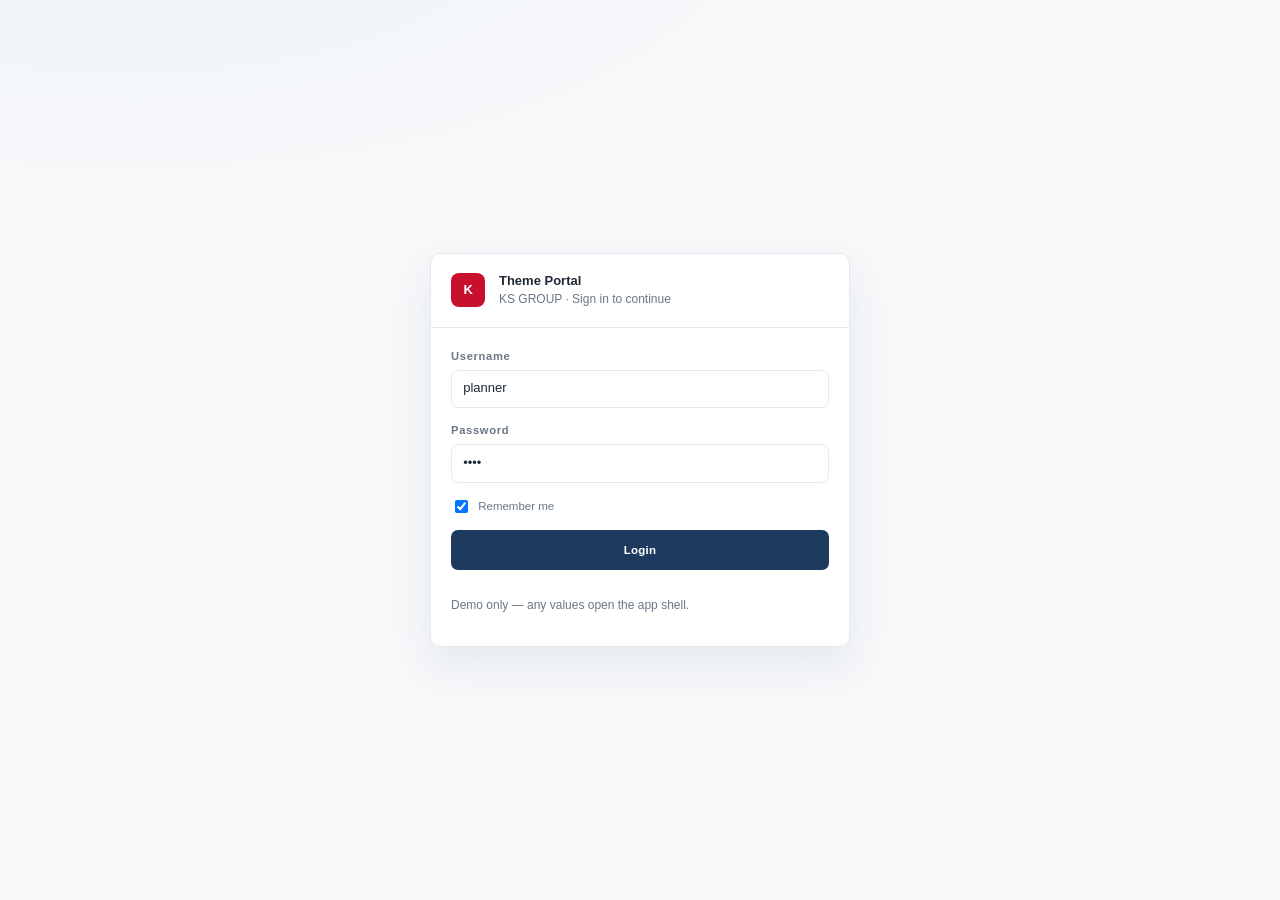
==== index.html @ c3ad59e5 "feat: add KARAM industrial theme portal template Publish a standalone HTML/CSS/JS shell with tokens," ====
<!doctype html>
<html lang="en">
<head>
  <meta charset="utf-8">
  <meta name="viewport" content="width=device-width, initial-scale=1">
  <title>KARAM Theme Portal — Login</title>
  <link rel="stylesheet" href="css/portal.css">
</head>
<body>
  <div class="login-page">
    <div class="login-card">
      <div class="login-card-head">
        <div class="app-sidebar-logo" aria-hidden="true">K</div>
        <div>
          <div class="app-topbar-title">Theme Portal</div>
          <div class="app-topbar-sub">KS GROUP · Sign in to continue</div>
        </div>
      </div>
      <form class="login-card-body" action="app.html" method="get">
        <div>
          <label class="form-label">Username</label>
          <input class="form-input" name="username" value="planner" autocomplete="username" required>
        </div>
        <div>
          <label class="form-label">Password</label>
          <input class="form-input" type="password" name="password" value="demo" autocomplete="current-password" required>
        </div>
        <label class="login-remember">
          <input type="checkbox" checked>
          <span>Remember me</span>
        </label>
        <button type="submit" class="login-submit">Login</button>
        <p class="form-note">Demo only — any values open the app shell.</p>
      </form>
    </div>
  </div>
</body>
</html>
---- css/portal.css ----
@import url("theme.css");

*,
*::before,
*::after {
  box-sizing: border-box;
}

html,
body {
  margin: 0;
  min-height: 100%;
}

body {
  font-family: var(--font);
  font-size: var(--text);
  color: var(--ink);
  background: var(--bg);
  line-height: 1.45;
}

a {
  color: var(--accent);
  text-decoration: none;
}

a:hover {
  color: var(--accent-deep);
}

button,
input,
select,
textarea {
  font: inherit;
}

:focus-visible {
  outline: 2px solid var(--accent);
  outline-offset: 2px;
}

.mono {
  font-family: var(--font-mono);
}

/* ——— Login ——— */
.login-page {
  min-height: 100vh;
  display: grid;
  place-items: center;
  padding: 1.5rem;
  background:
    radial-gradient(1200px 500px at 10% -10%, var(--accent-sft), transparent 55%),
    var(--bg);
}

.login-card {
  width: min(420px, 100%);
  background: var(--card);
  border: 1px solid var(--line);
  border-radius: var(--radius-lg);
  box-shadow: 0 18px 40px rgba(31, 58, 95, 0.08);
}

.login-card-head {
  display: flex;
  align-items: center;
  gap: 0.85rem;
  padding: 1.15rem 1.25rem;
  border-bottom: 1px solid var(--line);
}

.login-card-body {
  display: grid;
  gap: 0.9rem;
  padding: 1.25rem;
}

.login-remember {
  display: flex;
  align-items: center;
  gap: 0.45rem;
  color: var(--mut);
  font-size: var(--text-sm);
}

.login-submit,
.btn {
  display: inline-flex;
  align-items: center;
  justify-content: center;
  gap: 0.4rem;
  min-height: 2.15rem;
  padding: 0.45rem 0.9rem;
  border: 1px solid transparent;
  border-radius: var(--radius);
  background: var(--accent-deep);
  color: #fff;
  font-size: var(--text-sm);
  font-weight: 650;
  letter-spacing: 0.02em;
  cursor: pointer;
}

.login-submit {
  width: 100%;
  min-height: 2.5rem;
}

.btn:hover,
.login-submit:hover {
  background: var(--accent);
}

.btn.ghost {
  background: var(--card);
  color: var(--accent);
  border-color: var(--line);
}

.btn.ghost:hover {
  background: var(--accent-sft);
}

.btn.warn {
  background: var(--warn);
}

.btn.ok {
  background: var(--ok);
}

.btn.danger {
  background: var(--crit);
}

.btn:disabled {
  opacity: 0.55;
  cursor: not-allowed;
}

/* ——— Shell ——— */
.app-shell {
  min-height: 100vh;
}

.app-sidebar {
  position: fixed;
  inset: 0 auto 0 0;
  width: var(--sidebar-w);
  background: var(--card);
  border-right: 1px solid var(--line);
  display: flex;
  flex-direction: column;
  z-index: 30;
  transition: width 0.18s ease;
}

.app-sidebar-header {
  padding: 1rem 1rem 0.75rem;
}

.app-sidebar-brand {
  display: flex;
  align-items: center;
  gap: 0.7rem;
  min-width: 0;
}

.app-sidebar-logo {
  width: 2.15rem;
  height: 2.15rem;
  border-radius: 8px;
  background: var(--red);
  color: #fff;
  display: grid;
  place-items: center;
  font-weight: 800;
  flex: 0 0 auto;
}

.app-sidebar-brand-title {
  font-weight: 750;
  letter-spacing: 0.01em;
}

.app-sidebar-brand-subtitle,
.app-topbar-sub {
  color: var(--mut);
  font-size: var(--text-xs);
}

.app-sidebar-nav {
  flex: 1;
  overflow: auto;
  padding: 0.4rem 0.7rem 1rem;
}

.app-sidebar-section-label {
  margin: 0.85rem 0.55rem 0.35rem;
  color: var(--mut);
  font-size: 0.68rem;
  font-weight: 730;
  letter-spacing: 0.08em;
  text-transform: uppercase;
}

.app-sidebar-link,
.app-sidebar-logout {
  width: 100%;
  display: flex;
  align-items: center;
  gap: 0.7rem;
  padding: 0.55rem 0.65rem;
  border: 0;
  border-radius: var(--radius);
  background: transparent;
  color: var(--ink);
  text-align: left;
  cursor: pointer;
}

.app-sidebar-link:hover,
.app-sidebar-logout:hover {
  background: var(--accent-sft);
  color: var(--accent-deep);
}

.app-sidebar-link.active {
  background: var(--accent-sft);
  color: var(--accent-deep);
  font-weight: 650;
}

.app-sidebar-icon {
  width: 1.25rem;
  display: grid;
  place-items: center;
  color: var(--accent);
}

.app-sidebar-icon svg,
.app-sidebar-toggle svg,
.app-header-icon-btn svg {
  width: 18px;
  height: 18px;
  display: block;
}

.app-sidebar-link.is-active,
.app-sidebar-link.active {
  background: var(--accent-sft);
  color: var(--accent-deep);
  font-weight: 650;
}

.app-sidebar-footer {
  border-top: 1px solid var(--line);
  padding: 0.7rem;
}

.app-sidebar-toggle {
  width: 100%;
  display: inline-flex;
  align-items: center;
  justify-content: center;
  min-height: 2.15rem;
  border: 1px solid var(--line);
  border-radius: var(--radius);
  background: var(--card);
  color: var(--accent-deep);
  cursor: pointer;
}

.app-sidebar-backdrop {
  display: none;
}

.app-main {
  margin-left: var(--sidebar-w);
  min-height: 100vh;
  display: flex;
  flex-direction: column;
  transition: margin-left 0.18s ease;
}

.app-topbar {
  position: sticky;
  top: 0;
  z-index: 20;
  background: var(--card);
  border-bottom: 1px solid var(--line);
}

.app-topbar-inner {
  min-height: 3.5rem;
  padding: 0.85rem 1.25rem;
  display: flex;
  align-items: center;
  justify-content: space-between;
  gap: 0.75rem;
}

.app-sidebar-mobile-toggle {
  display: none;
  width: 2.35rem;
  height: 2.35rem;
  align-items: center;
  justify-content: center;
  border: 1px solid var(--line);
  border-radius: 10px;
  background: #fff;
  color: var(--ink);
  cursor: pointer;
}

.app-topbar-title {
  font-weight: 750;
}

.app-topbar-actions {
  display: flex;
  align-items: center;
  gap: 0.55rem;
}

.app-content {
  padding: 1.1rem 1.15rem 2rem;
  display: grid;
  gap: 1rem;
}

.app-shell.sidebar-collapsed .app-sidebar {
  width: var(--sidebar-collapsed-w);
}

.app-shell.sidebar-collapsed .app-main {
  margin-left: var(--sidebar-collapsed-w);
}

.app-shell.sidebar-collapsed .app-sidebar-brand-text,
.app-shell.sidebar-collapsed .app-sidebar-section-label,
.app-shell.sidebar-collapsed .app-sidebar-label {
  display: none;
}

.app-shell.sidebar-collapsed .app-sidebar-brand,
.app-shell.sidebar-collapsed .app-sidebar-header,
.app-shell.sidebar-collapsed .app-sidebar-footer {
  justify-content: center;
}

.app-shell.sidebar-collapsed .app-sidebar-link,
.app-shell.sidebar-collapsed .app-sidebar-logout {
  justify-content: center;
}

/* ——— Page chrome ——— */
.page-title {
  margin: 0;
  font-size: 1.15rem;
}

.page-lead {
  margin: 0.2rem 0 0;
  color: var(--mut);
}

.page-heading {
  display: flex;
  align-items: center;
  justify-content: space-between;
  gap: 1rem;
}

.page-breadcrumb {
  color: var(--mut);
  font-size: var(--text-sm);
}

.page-heading-actions {
  display: flex;
  gap: 0.5rem;
  flex-wrap: wrap;
}

/* ——— Cards / KPIs ——— */
.card,
.kpi,
.form-section,
.table-wrap {
  background: var(--card);
  border: 1px solid var(--line);
  border-radius: var(--radius-lg);
}

.kpi-grid {
  display: grid;
  grid-template-columns: repeat(4, minmax(0, 1fr));
  gap: 0.8rem;
}

.kpi {
  padding: 0.95rem 1rem;
  text-decoration: none;
  color: inherit;
}

.kpi:hover {
  border-color: var(--accent);
}

.kpi-label {
  color: var(--mut);
  font-size: 0.7rem;
  font-weight: 730;
  letter-spacing: 0.06em;
  text-transform: uppercase;
}

.kpi-value {
  margin-top: 0.35rem;
  font-size: 1.55rem;
  font-weight: 750;
}

.kpi.tot { background: var(--tot); }
.kpi.warn { background: var(--warn-sft); }
.kpi.ok { background: var(--ok-sft); }
.kpi.crit { background: var(--crit-sft); }

/* ——— Toolbar / table ——— */
.toolbar {
  display: flex;
  gap: 0.6rem;
  align-items: center;
  flex-wrap: wrap;
}

.toolbar .grow {
  flex: 1;
  min-width: 12rem;
}

.table-wrap {
  overflow: auto;
}

table.data {
  width: 100%;
  border-collapse: collapse;
}

table.data th,
table.data td {
  padding: 0.7rem 0.85rem;
  text-align: left;
  border-bottom: 1px solid var(--line);
  white-space: nowrap;
}

table.data th {
  background: var(--accent-deep);
  color: #fff;
  font-size: var(--text-xs);
  font-weight: 730;
  letter-spacing: 0.05em;
  text-transform: uppercase;
}

table.data tbody tr:hover {
  background: var(--accent-sft);
}

/* ——— Forms ——— */
.form-section-head {
  background: var(--accent-deep);
  color: #fff;
  padding: 0.65rem 1rem;
  border-radius: var(--radius-lg) var(--radius-lg) 0 0;
  font-size: var(--text-xs);
  font-weight: 730;
  letter-spacing: 0.08em;
  text-transform: uppercase;
}

.form-section-body {
  display: grid;
  grid-template-columns: repeat(2, minmax(0, 1fr));
  gap: 0.9rem 1rem;
  padding: 1rem;
  background: #fafbfc;
  border-radius: 0 0 var(--radius-lg) var(--radius-lg);
}

.form-span {
  grid-column: 1 / -1;
}

.form-label {
  display: block;
  margin-bottom: 0.35rem;
  color: var(--mut);
  font-size: 0.7rem;
  font-weight: 700;
  letter-spacing: 0.06em;
}

.form-label .req {
  color: var(--crit);
}

.form-input,
.form-select,
.form-textarea {
  width: 100%;
  min-height: 2.4rem;
  padding: 0.55rem 0.7rem;
  border: 1px solid var(--line);
  border-radius: var(--radius);
  background: var(--card);
  color: var(--ink);
}

.form-textarea {
  min-height: 6rem;
  resize: vertical;
}

.form-input:focus,
.form-select:focus,
.form-textarea:focus {
  outline: none;
  border-color: var(--accent);
  box-shadow: 0 0 0 3px var(--focus-ring);
}

.form-note {
  color: var(--mut);
  font-size: var(--text-xs);
}

.form-footer {
  display: flex;
  justify-content: flex-end;
  gap: 0.5rem;
}

/* ——— Tags ——— */
.tag {
  display: inline-flex;
  align-items: center;
  min-height: 1.45rem;
  padding: 0.1rem 0.5rem;
  border-radius: 999px;
  font-size: 0.7rem;
  font-weight: 700;
  letter-spacing: 0.03em;
}

.tag.pending_hod { background: var(--warn-sft); color: var(--warn); }
.tag.pending_approval { background: var(--accent-sft); color: var(--accent); }
.tag.closed,
.tag.resolved { background: var(--ok-sft); color: var(--ok); }
.tag.rejected { background: var(--crit-sft); color: var(--crit); }
.tag.draft,
.tag.low { background: #f1f3f5; color: var(--mut); }

.ribbon {
  padding: 0.7rem 0.9rem;
  border-radius: var(--radius);
  background: #fffbeb;
  color: #78350f;
  border-left: 4px solid #b45309;
}

/* ——— Detail ——— */
.detail-layout {
  display: grid;
  grid-template-columns: minmax(0, 1fr) 18rem;
  gap: 1rem;
}

.detail-dl {
  display: grid;
  grid-template-columns: repeat(2, minmax(0, 1fr));
  gap: 0.9rem 1.2rem;
  margin: 0;
  padding: 1rem;
  background: #fafbfc;
}

.detail-dl dt {
  color: var(--mut);
  font-size: 0.7rem;
  font-weight: 700;
  letter-spacing: 0.04em;
  margin-bottom: 0.2rem;
}

.detail-dl dd {
  margin: 0;
  min-height: 2.5rem;
  padding: 0.65rem 0.75rem;
  border: 1px solid var(--line);
  border-radius: var(--radius);
  background: #f1f5f9;
  font-weight: 600;
}

.history-item {
  padding: 0.75rem 0;
  border-bottom: 1px solid var(--line);
}

.history-item:last-child {
  border-bottom: 0;
}

.swatch-grid {
  display: grid;
  grid-template-columns: repeat(auto-fill, minmax(140px, 1fr));
  gap: 0.7rem;
}

.swatch {
  border: 1px solid var(--line);
  border-radius: var(--radius);
  overflow: hidden;
  background: var(--card);
}

.swatch-chip {
  height: 2.6rem;
}

.swatch-meta {
  padding: 0.5rem 0.6rem;
}

.swatch-meta strong {
  display: block;
  font-size: 0.75rem;
}

.swatch-meta span {
  color: var(--mut);
  font-size: 0.7rem;
}

.view { display: none; }
.view.active { display: grid; gap: 1rem; }

.app-toast-stack {
  position: fixed;
  right: 1rem;
  bottom: 1rem;
  display: grid;
  gap: 0.5rem;
  z-index: 50;
}

.app-toast {
  min-width: 16rem;
  padding: 0.7rem 0.85rem;
  border-radius: var(--radius);
  background: var(--accent-deep);
  color: #fff;
  box-shadow: 0 10px 24px rgba(31, 41, 51, 0.18);
}

.app-toast.ok { background: var(--ok); }
.app-toast.warn { background: var(--warn); }
.app-toast.crit { background: var(--crit); }

.app-header-menu { position: relative; }

.app-header-icon-btn,
.app-header-profile-btn {
  display: inline-flex;
  align-items: center;
  gap: 0.55rem;
  border: 1px solid var(--line);
  background: #fff;
  color: var(--ink);
  border-radius: 10px;
  cursor: pointer;
  position: relative;
}

.app-header-icon-btn {
  width: 2.35rem;
  height: 2.35rem;
  justify-content: center;
  padding: 0;
}

.app-header-profile-btn {
  padding: 0.2rem 0.55rem 0.2rem 0.2rem;
  max-width: 16rem;
}

.app-header-icon-btn:hover,
.app-header-profile-btn:hover,
.app-header-icon-btn[aria-expanded="true"],
.app-header-profile-btn[aria-expanded="true"] {
  border-color: var(--accent);
  background: var(--accent-sft);
}

.app-header-badge {
  position: absolute;
  top: -5px;
  right: -5px;
  min-width: 1.05rem;
  height: 1.05rem;
  padding: 0 4px;
  border-radius: 999px;
  background: var(--red);
  color: #fff;
  font-size: 0.62rem;
  font-weight: 700;
  line-height: 1.05rem;
  text-align: center;
}

.app-header-avatar {
  width: 1.9rem;
  height: 1.9rem;
  border-radius: 8px;
  background: var(--accent-deep);
  color: #fff;
  display: inline-flex;
  align-items: center;
  justify-content: center;
  font-size: 0.7rem;
  font-weight: 750;
  flex-shrink: 0;
}

.app-header-avatar-lg { width: 2.35rem; height: 2.35rem; font-size: 0.8rem; }

.app-header-profile-text {
  display: flex;
  flex-direction: column;
  align-items: flex-start;
  min-width: 0;
}

.app-header-profile-name {
  font-size: 0.78rem;
  font-weight: 700;
  color: var(--ink);
  max-width: 10rem;
  overflow: hidden;
  text-overflow: ellipsis;
  white-space: nowrap;
}

.app-header-profile-user {
  font-size: 0.68rem;
  color: var(--mut);
  max-width: 10rem;
  overflow: hidden;
  text-overflow: ellipsis;
  white-space: nowrap;
}

.app-header-panel {
  position: absolute;
  top: calc(100% + 8px);
  right: 0;
  width: 16.5rem;
  background: var(--card);
  border: 1px solid var(--line);
  border-radius: 12px;
  box-shadow: 0 14px 40px rgba(31, 58, 95, 0.16);
  z-index: 40;
  overflow: hidden;
}

.app-header-panel-wide { width: 22rem; max-width: calc(100vw - 2rem); }

.app-header-panel-head {
  display: flex;
  align-items: center;
  justify-content: space-between;
  gap: 0.75rem;
  padding: 0.75rem 0.9rem;
  border-bottom: 1px solid var(--line);
  background: #fafbfc;
}

.app-header-panel-title {
  font-size: 0.78rem;
  font-weight: 730;
  letter-spacing: 0.04em;
  text-transform: uppercase;
}

.app-header-panel-action {
  border: 0;
  background: none;
  color: var(--accent);
  font-size: 0.72rem;
  font-weight: 650;
  cursor: pointer;
  padding: 0;
}

.app-header-panel-body { max-height: 22rem; overflow-y: auto; }

.app-header-empty {
  padding: 1.25rem 1rem;
  text-align: center;
  color: var(--mut);
}

.app-header-note {
  display: block;
  padding: 0.8rem 0.9rem;
  border-bottom: 1px solid var(--line);
  color: inherit;
}

.app-header-note.is-unread { background: #f4f8fc; }
.app-header-note:hover { background: var(--accent-sft); }
.app-header-note-title { font-size: 0.8rem; font-weight: 700; }
.app-header-note-msg { font-size: 0.75rem; color: var(--mut); margin-top: 2px; }
.app-header-note-time { font-size: 0.68rem; color: var(--mut); margin-top: 4px; }

.app-header-profile-card {
  display: flex;
  align-items: center;
  gap: 0.7rem;
  padding: 0.9rem;
  border-bottom: 1px solid var(--line);
}

.app-header-logout,
.app-header-profile-link {
  display: block;
  width: 100%;
  border: 0;
  background: none;
  text-align: left;
  padding: 0.75rem 0.9rem;
  cursor: pointer;
  font-size: 0.8rem;
  font-weight: 650;
  color: var(--ink);
}

.app-header-logout { color: var(--crit); }
.app-header-logout:hover { background: var(--crit-sft); }
.app-header-profile-link:hover { background: var(--accent-sft); }

.dash-kpis {
  display: grid;
  grid-template-columns: repeat(4, minmax(0, 1fr));
  gap: 12px;
}

.dash-kpi {
  background: var(--card);
  border: 1px solid var(--line);
  border-radius: 10px;
  padding: 12px 15px;
  color: inherit;
}

.dash-kpi.is-link:hover {
  border-color: var(--accent);
  box-shadow: 0 0 0 3px var(--focus-ring);
}

.dash-kpi .l {
  color: var(--mut);
  font-size: 10.5px;
  font-weight: 650;
  text-transform: uppercase;
  letter-spacing: 0.4px;
}

.dash-kpi .v { font-size: 21px; font-weight: 730; margin-top: 4px; }
.dash-kpi .v.accent { color: var(--accent); }
.dash-kpi .v.ok { color: var(--ok); }
.dash-kpi .v.warn { color: var(--warn); }

.dash-hero {
  display: flex;
  align-items: center;
  justify-content: space-between;
  gap: 18px;
  padding: 18px 20px;
  border: 1px solid var(--line);
  border-radius: 10px;
  background: linear-gradient(120deg, #f7fafc 0%, #eef4f8 100%);
}

.dash-eyebrow {
  color: var(--accent);
  font-size: 0.68rem;
  font-weight: 750;
  letter-spacing: 0.1em;
  text-transform: uppercase;
}

.dash-hero h2 { margin: 3px 0 2px; font-size: 1.15rem; }
.dash-hero p { margin: 0; color: var(--mut); font-size: 0.78rem; }
.dash-actions { display: flex; flex-wrap: wrap; gap: 8px; }

.dash-chart-grid {
  display: grid;
  grid-template-columns: repeat(3, minmax(0, 1fr));
  gap: 1rem;
}

.dash-card {
  background: var(--card);
  border: 1px solid var(--line);
  border-radius: 10px;
  overflow: hidden;
}

.dash-card-head {
  padding: 12px 16px;
  border-bottom: 1px solid var(--line);
  background: #fafbfc;
  font-size: 0.8125rem;
  font-weight: 730;
  color: var(--accent-deep);
}

.dash-card-body { padding: 10px 12px; }
.dash-chart-body { padding: 1rem; min-height: 12rem; }
.dash-bar-row + .dash-bar-row { margin-top: 0.9rem; }
.dash-bar-label { display: flex; justify-content: space-between; color: var(--mut); font-size: 0.75rem; }
.dash-bar-label strong { color: var(--ink); }
.dash-bar-track { height: 0.45rem; margin-top: 0.35rem; overflow: hidden; border-radius: 999px; background: #e2e8f0; }
.dash-bar-track span { display: block; height: 100%; background: var(--accent-deep); }
.dash-bar-track--gold span { background: var(--warn); }

.dash-month-chart { display: flex; align-items: end; justify-content: space-around; gap: 0.6rem; }
.dash-month-bar { display: flex; flex: 1; height: 10rem; flex-direction: column; align-items: center; justify-content: end; gap: 0.35rem; }
.dash-month-bar strong { font-size: 0.75rem; }
.dash-month-bar span { width: min(2rem, 75%); min-height: 0.25rem; border-radius: 0.35rem 0.35rem 0 0; background: var(--red); }
.dash-month-bar small { color: var(--mut); font-size: 0.65rem; }

.dash-panels { display: grid; grid-template-columns: 1fr 1fr; gap: 14px; }
.dash-row { display: block; padding: 8px 10px; border-radius: 8px; color: inherit; }
.dash-row:hover { background: #fafbfc; }
.dash-row-title { font-weight: 650; }
.dash-row-meta,
.dash-empty { color: var(--mut); font-size: 0.75rem; }

.page-toolbar {
  display: flex;
  align-items: center;
  justify-content: space-between;
  gap: 10px;
  flex-wrap: wrap;
}

.page-toolbar-left { display: flex; align-items: center; gap: 8px; flex-wrap: wrap; }
.page-search { width: 230px; }
.page-search input,
.page-toolbar select {
  width: 100%;
  padding: 8px 11px;
  border: 1px solid var(--line);
  border-radius: 8px;
  background: #fff;
}

.page-toolbar select { width: auto; min-width: 12rem; }
.btn.sm { padding: 6px 10px; }
.link { color: var(--accent); font-weight: 650; background: none; border: 0; cursor: pointer; padding: 0; font: inherit; }
.row-actions { display: flex; gap: 10px; justify-content: flex-end; align-items: center; }
.request-type-badge {
  margin-left: 6px;
  font-size: 9px;
  font-weight: 750;
  letter-spacing: 0.04em;
  color: var(--accent);
  background: var(--accent-sft);
  padding: 2px 5px;
  border-radius: 4px;
}

.data-card {
  background: var(--card);
  border: 1px solid var(--line);
  border-radius: 10px;
  overflow: hidden;
}

.data-scroll { overflow: auto; }

.data-table {
  width: 100%;
  border-collapse: separate;
  border-spacing: 0;
  font-size: 12.5px;
}

.data-table th {
  background: var(--accent-deep);
  color: #fff;
  padding: 9px 12px;
  text-align: left;
  font-size: 9.5px;
  text-transform: uppercase;
  letter-spacing: 0.4px;
  font-weight: 730;
  white-space: nowrap;
}

.data-table thead tr.col-filter-row th {
  background: var(--card);
  color: var(--ink);
  text-transform: none;
  letter-spacing: 0;
  font-weight: 500;
  padding: 6px 8px;
}

.col-filter-input {
  width: 100%;
  min-width: 4.5rem;
  border: 1px solid var(--line);
  border-radius: 6px;
  background: var(--bg);
  padding: 5px 8px;
  font-size: 11.5px;
}

.data-table td {
  padding: 9px 12px;
  border-bottom: 1px solid #eef1f5;
}

.data-table tbody tr:hover td { background: #fafbfc; }
.data-table th.r,
.data-table td.r { text-align: right; }
.data-table .empty { text-align: center; color: var(--mut); padding: 28px 12px; }

.filter-tabs { display: flex; gap: 6px; flex-wrap: wrap; align-items: center; }
.filter-label { color: var(--mut); font-size: 11px; font-weight: 700; }
.filter-tab {
  font-size: 11px;
  padding: 5px 10px;
  border: 1px solid var(--line);
  border-radius: 6px;
  background: #fff;
  color: var(--mut);
  font-weight: 650;
}
.filter-tab.active { background: var(--accent-deep); border-color: var(--accent-deep); color: #fff; }
.tab-count { opacity: 0.8; }
.filter-meta { display: flex; justify-content: space-between; color: var(--mut); font-size: 12px; }

.form-card {
  max-width: 42rem;
  background: var(--card);
  border: 1px solid var(--line);
  border-radius: 10px;
  padding: 18px 20px;
}

.form-card.wide { max-width: 48rem; }
.form-card-title { font-size: 15px; font-weight: 730; color: var(--accent-deep); margin-bottom: 14px; }
.form-grid-2 { display: grid; grid-template-columns: 1fr 1fr; gap: 12px; }
.form-stack { display: grid; gap: 12px; }
.form-panel { border: 1px solid var(--line); border-radius: 8px; padding: 12px; background: #fafbfc; margin-top: 18px; display: flex; gap: 12px; align-items: flex-end; }
.master-checks { display: flex; flex-wrap: wrap; gap: 10px 16px; }
.master-checks label,
.perm-item { display: flex; align-items: flex-start; gap: 12px; cursor: pointer; }
.perm-grid { display: grid; grid-template-columns: 1fr 1fr; gap: 10px; }
.perm-item { padding: 12px; border: 1px solid var(--line); border-radius: 8px; background: #fafbfc; }

.icon-grid {
  display: grid;
  grid-template-columns: repeat(auto-fill, minmax(140px, 1fr));
  gap: 0.7rem;
}

.icon-tile {
  border: 1px solid var(--line);
  border-radius: var(--radius);
  padding: 0.85rem 0.7rem;
  text-align: center;
  background: var(--card);
}

.icon-tile .app-sidebar-icon {
  width: auto;
  margin: 0 auto 0.4rem;
  color: var(--accent-deep);
}

.icon-tile strong { display: block; font-size: 0.75rem; }
.icon-tile span { color: var(--mut); font-size: 0.68rem; }

.field-table td:first-child { font-weight: 650; }
.status-guide { padding: 12px 16px; color: var(--mut); font-size: 12px; line-height: 1.6; }

@media (max-width: 980px) {
  .kpi-grid,
  .form-section-body,
  .detail-layout,
  .detail-dl,
  .dash-kpis,
  .dash-chart-grid,
  .dash-panels,
  .form-grid-2,
  .perm-grid {
    grid-template-columns: 1fr;
  }

  .app-sidebar { transform: translateX(-100%); }
  .app-main { margin-left: 0; }
  .app-sidebar-mobile-toggle { display: inline-flex; }
  .app-header-profile-text { display: none; }

  .app-shell.sidebar-open .app-sidebar { transform: none; }
  .app-shell.sidebar-open .app-sidebar-backdrop {
    display: block;
    position: fixed;
    inset: 0;
    background: rgba(31, 41, 51, 0.35);
    z-index: 25;
  }
}
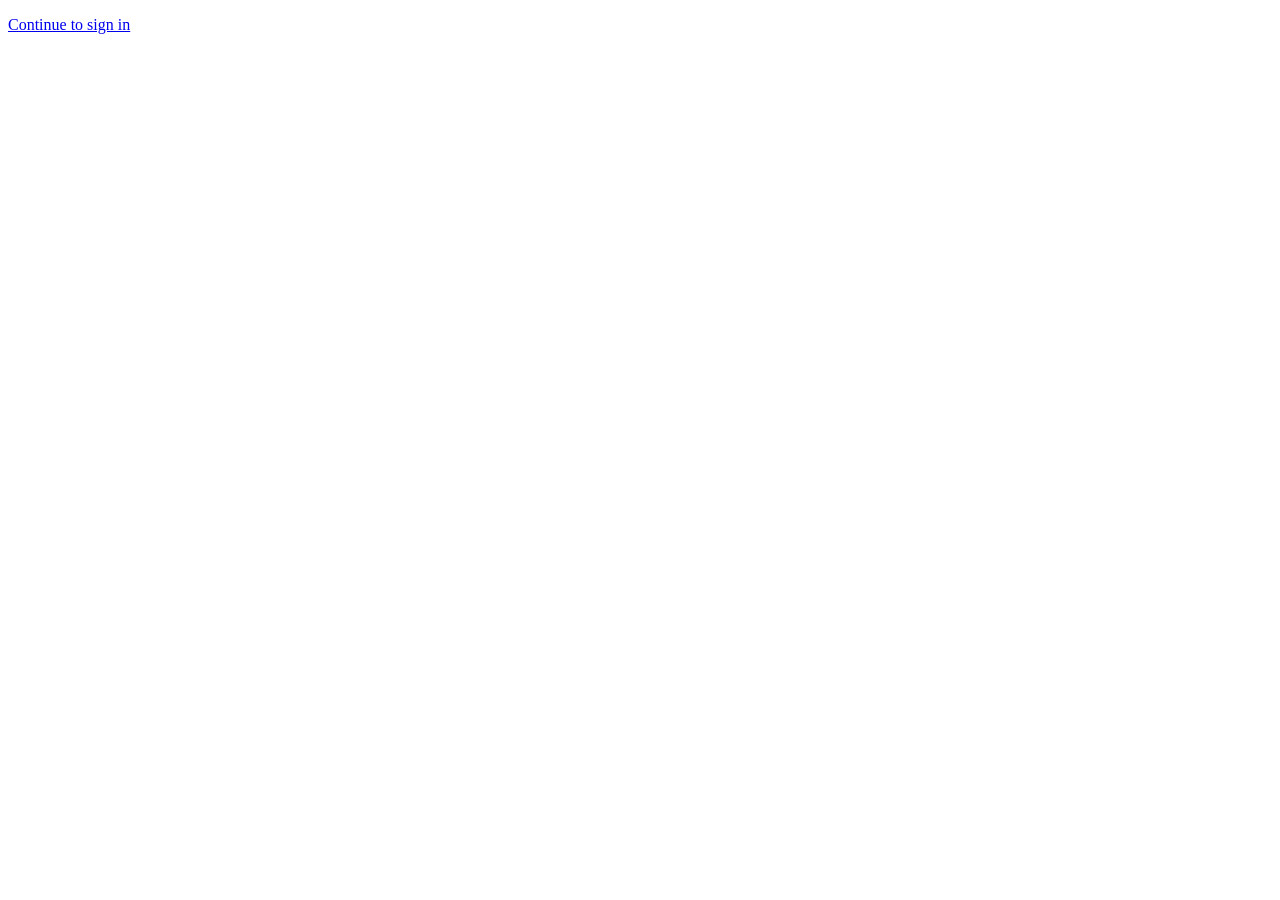
==== commit ebb86596: "feat: add OEE portal and calculation pipeline" ====
--- a/index.html
+++ b/index.html
@@ -2,37 +2,11 @@
 <html lang="en">
 <head>
   <meta charset="utf-8">
+  <meta http-equiv="refresh" content="0;url=index.php">
   <meta name="viewport" content="width=device-width, initial-scale=1">
-  <title>KARAM Theme Portal — Login</title>
-  <link rel="stylesheet" href="css/portal.css">
+  <title>App Portal — Sign in</title>
 </head>
 <body>
-  <div class="login-page">
-    <div class="login-card">
-      <div class="login-card-head">
-        <div class="app-sidebar-logo" aria-hidden="true">K</div>
-        <div>
-          <div class="app-topbar-title">Theme Portal</div>
-          <div class="app-topbar-sub">KS GROUP · Sign in to continue</div>
-        </div>
-      </div>
-      <form class="login-card-body" action="app.html" method="get">
-        <div>
-          <label class="form-label">Username</label>
-          <input class="form-input" name="username" value="planner" autocomplete="username" required>
-        </div>
-        <div>
-          <label class="form-label">Password</label>
-          <input class="form-input" type="password" name="password" value="demo" autocomplete="current-password" required>
-        </div>
-        <label class="login-remember">
-          <input type="checkbox" checked>
-          <span>Remember me</span>
-        </label>
-        <button type="submit" class="login-submit">Login</button>
-        <p class="form-note">Demo only — any values open the app shell.</p>
-      </form>
-    </div>
-  </div>
+  <p><a href="index.php">Continue to sign in</a></p>
 </body>
 </html>
